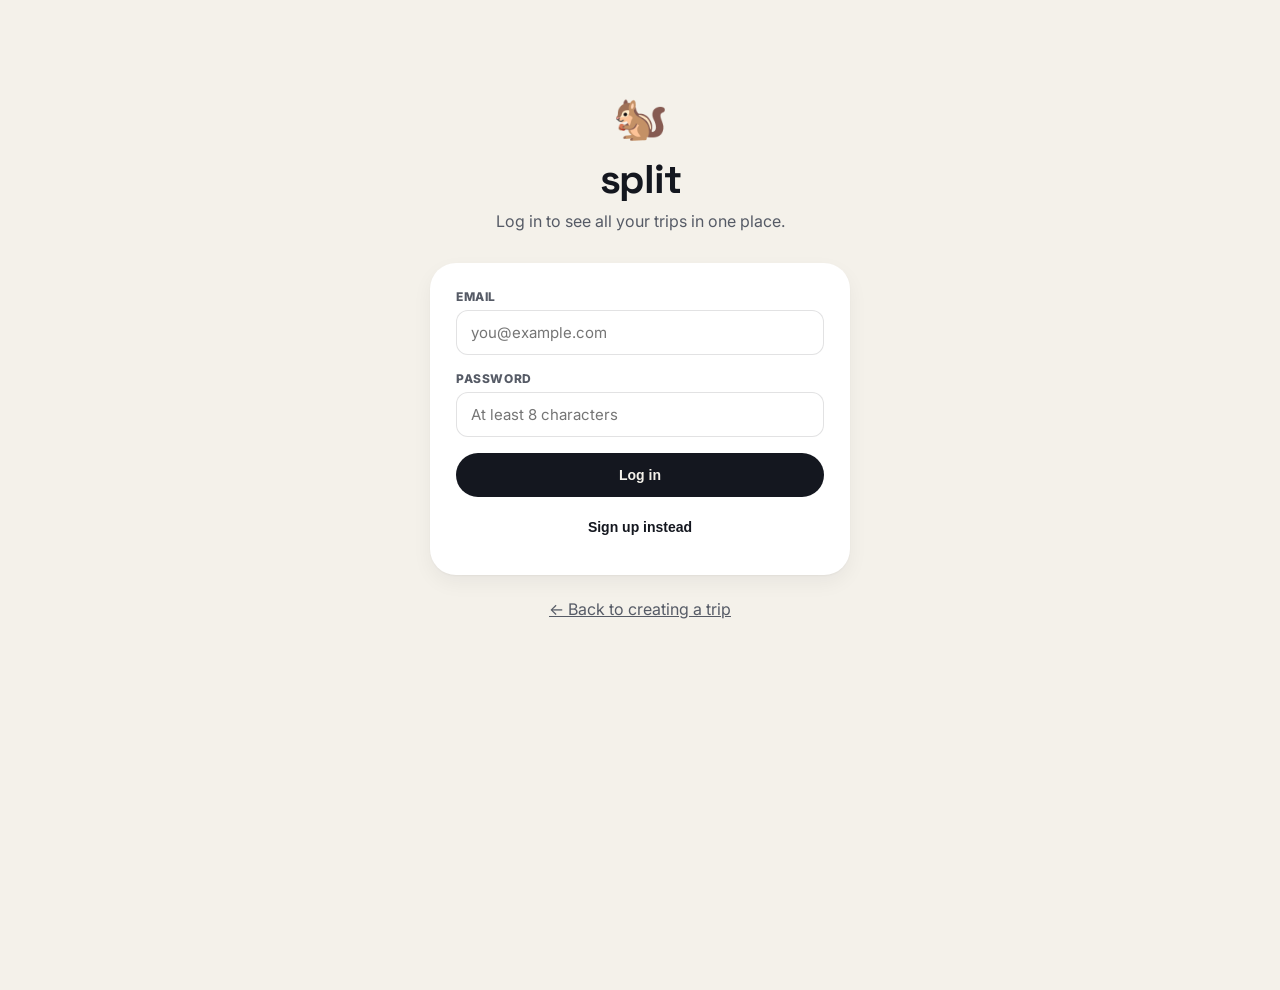
==== frontend/login.html @ 9894441c "Prepare application for deployment" ====
<!DOCTYPE html>
<html lang="en">
<head>
<meta charset="UTF-8" />
<meta name="viewport" content="width=device-width, initial-scale=1.0" />
<title>split — log in</title>
<link rel="preconnect" href="https://fonts.googleapis.com">
<link href="https://fonts.googleapis.com/css2?family=Space+Grotesk:wght@500;700&family=Inter:wght@400;500;600;700;800&display=swap" rel="stylesheet">
<link rel="stylesheet" href="css/style.css" />
</head>
<body>
  <div class="landing">
    <div class="logo-emoji">🐿️</div>
    <h1>split</h1>
    <p class="tagline">Log in to see all your trips in one place.</p>

    <div class="card-form">
      <div class="field">
        <label for="auth-email">Email</label>
        <input id="auth-email" type="email" placeholder="you@example.com" maxlength="254" />
      </div>

      <div class="field">
        <label for="auth-password">Password</label>
        <input id="auth-password" type="password" placeholder="At least 8 characters" maxlength="128" />
      </div>

      <button type="button" class="btn primary" id="login-btn" style="width:100%;">Log in</button>
      <button type="button" class="btn secondary" id="signup-btn" style="width:100%; margin-top:8px;">Sign up instead</button>
      <p id="auth-error" class="split-hint error" style="display:none;"></p>
    </div>

    <p class="tagline" style="margin-top:24px;">
      <a href="index.html">← Back to creating a trip</a>
    </p>
  </div>

  <div id="toast" class="toast"></div>

  <script src="js/api.js"></script>
  <script src="js/auth.js"></script>
  <script src="js/login.js"></script>
</body>
</html>
---- frontend/css/style.css ----
:root {
  --cream: #f4f1ea;
  --ink: #14171f;
  --ink-soft: #565b66;
  --white: #ffffff;
  --green: #1f9d55;
  --orange: #d97706;
  --red: #d64545;
  --radius-lg: 26px;
  --radius-md: 18px;
  --radius-sm: 12px;
  --shadow-card: 0 1px 2px rgba(20, 23, 31, 0.04), 0 8px 20px rgba(20, 23, 31, 0.05);

  --avatar-1-bg: #ffe1c2; --avatar-1-fg: #a15c00;
  --avatar-2-bg: #d7f4e3; --avatar-2-fg: #157a45;
  --avatar-3-bg: #e7ddfb; --avatar-3-fg: #6b3fc4;
  --avatar-4-bg: #d9ecfb; --avatar-4-fg: #1668a8;
  --avatar-5-bg: #fbdde6; --avatar-5-fg: #b3245c;
}

* { box-sizing: border-box; }

html, body {
  margin: 0;
  padding: 0;
  background: var(--cream);
  color: var(--ink);
  font-family: "Inter", -apple-system, BlinkMacSystemFont, "Segoe UI", sans-serif;
}

body {
  min-height: 100vh;
}

.wrap {
  max-width: 880px;
  margin: 0 auto;
  padding: 28px 20px 80px;
}

a { color: inherit; }

/* ---------- Top bar ---------- */
.topbar {
  display: flex;
  align-items: center;
  justify-content: space-between;
  padding-bottom: 20px;
  border-bottom: 1px solid rgba(20, 23, 31, 0.08);
  margin-bottom: 24px;
}

.brand {
  display: flex;
  align-items: center;
  gap: 8px;
  font-family: "Space Grotesk", "Inter", sans-serif;
  font-weight: 700;
  font-size: 20px;
  letter-spacing: -0.02em;
  text-decoration: none;
}

.brand .logo-emoji { font-size: 22px; }

.topbar-actions { display: flex; gap: 10px; }

.pill-btn {
  display: inline-flex;
  align-items: center;
  gap: 6px;
  border: none;
  background: var(--white);
  color: var(--ink);
  font-weight: 700;
  font-size: 12px;
  letter-spacing: 0.04em;
  text-transform: uppercase;
  padding: 10px 16px;
  border-radius: 999px;
  cursor: pointer;
  box-shadow: var(--shadow-card);
  transition: transform 0.12s ease;
}
.pill-btn:hover { transform: translateY(-1px); }
.pill-btn:active { transform: translateY(0); }
.pill-btn.dark { background: var(--ink); color: var(--cream); }

/* ---------- Trip header ---------- */
.trip-header {
  display: flex;
  align-items: flex-start;
  justify-content: space-between;
  margin-bottom: 22px;
}

.trip-title {
  font-family: "Space Grotesk", sans-serif;
  font-weight: 700;
  font-size: 44px;
  letter-spacing: -0.03em;
  margin: 0 0 10px;
}

.member-chip {
  display: inline-flex;
  align-items: center;
  background: var(--white);
  border-radius: 999px;
  padding: 8px 16px;
  font-size: 12px;
  font-weight: 700;
  letter-spacing: 0.04em;
  text-transform: uppercase;
  box-shadow: var(--shadow-card);
}

.badge {
  display: inline-flex;
  align-items: center;
  gap: 6px;
  background: var(--white);
  border-radius: 999px;
  padding: 9px 16px;
  font-size: 12px;
  font-weight: 700;
  letter-spacing: 0.04em;
  text-transform: uppercase;
  box-shadow: var(--shadow-card);
}

/* ---------- Tab nav ---------- */
.tabnav {
  display: flex;
  background: var(--white);
  border-radius: var(--radius-lg);
  padding: 8px;
  box-shadow: var(--shadow-card);
  margin-bottom: 22px;
  gap: 8px;
}

.tab {
  flex: 1;
  display: flex;
  flex-direction: column;
  align-items: center;
  justify-content: center;
  gap: 4px;
  padding: 14px 10px;
  border-radius: 20px;
  border: none;
  background: transparent;
  color: var(--ink-soft);
  font-weight: 800;
  font-size: 12px;
  letter-spacing: 0.06em;
  cursor: pointer;
  text-transform: uppercase;
}

.tab svg { width: 20px; height: 20px; }

.tab.active {
  background: var(--ink);
  color: var(--cream);
}

/* ---------- Stat / hero card ---------- */
.stat-card {
  background: var(--ink);
  color: var(--white);
  border-radius: var(--radius-lg);
  padding: 26px 28px;
  margin-bottom: 26px;
}

.stat-label {
  font-size: 12px;
  font-weight: 700;
  letter-spacing: 0.08em;
  text-transform: uppercase;
  color: rgba(244, 241, 234, 0.55);
  margin-bottom: 10px;
}

.stat-value {
  font-family: "Space Grotesk", sans-serif;
  font-size: 46px;
  font-weight: 700;
  letter-spacing: -0.02em;
}

/* ---------- Section label ---------- */
.section-label {
  font-size: 12px;
  font-weight: 800;
  letter-spacing: 0.08em;
  text-transform: uppercase;
  color: var(--ink-soft);
  margin: 0 4px 12px;
  display: flex;
  align-items: center;
  justify-content: space-between;
}

.count-badge {
  background: var(--ink);
  color: var(--cream);
  border-radius: 999px;
  width: 22px; height: 22px;
  display: inline-flex;
  align-items: center;
  justify-content: center;
  font-size: 12px;
}

/* ---------- List cards ---------- */
.row-list { display: flex; flex-direction: column; gap: 10px; }

.row-card {
  display: flex;
  align-items: center;
  gap: 14px;
  background: var(--white);
  border-radius: 999px;
  padding: 12px 14px;
  box-shadow: var(--shadow-card);
  cursor: pointer;
  border: none;
  width: 100%;
  text-align: left;
  font: inherit;
  color: inherit;
}
.row-card:hover { transform: translateY(-1px); }

.avatar {
  width: 40px; height: 40px;
  border-radius: 50%;
  display: flex;
  align-items: center;
  justify-content: center;
  font-weight: 800;
  font-size: 15px;
  flex-shrink: 0;
}

.row-main { flex: 1; min-width: 0; }
.row-title { font-weight: 700; font-size: 15px; }
.row-sub { font-size: 12.5px; color: var(--ink-soft); margin-top: 1px; }

.row-amount { font-weight: 800; font-size: 15px; white-space: nowrap; }
.row-amount.positive { color: var(--green); }
.row-amount.negative { color: var(--red); }

.row-chevron { color: var(--ink-soft); opacity: 0.6; }

/* transfer arrow row (settle tab) */
.transfer-people { display: flex; align-items: center; gap: 6px; font-weight: 700; font-size: 14px; }
.transfer-avatars { display: flex; align-items: center; }
.transfer-avatars .avatar { width: 30px; height: 30px; font-size: 12px; margin-right: -8px; border: 2px solid var(--white); }
.transfer-arrow { color: var(--ink-soft); margin: 0 4px; }

/* ---------- Settle calculation walkthrough ---------- */
.calculation-card {
  background: var(--white);
  border-radius: var(--radius-lg);
  box-shadow: var(--shadow-card);
  margin-top: 40px;
  overflow: hidden;
}
.calculation-toggle {
  appearance: none;
  border: 0;
  width: 100%;
  background: transparent;
  color: var(--ink);
  display: flex;
  align-items: center;
  gap: 14px;
  padding: 26px 28px;
  text-align: left;
  cursor: pointer;
  font: inherit;
}
.calculation-icon {
  width: 48px;
  height: 48px;
  flex: 0 0 48px;
  display: inline-flex;
  align-items: center;
  justify-content: center;
  border-radius: 50%;
  background: #edf4ff;
  color: #2463eb;
  font-size: 28px;
  font-weight: 700;
}
.calculation-toggle-copy { display: flex; flex: 1; flex-direction: column; gap: 4px; }
.calculation-title { font-family: "Space Grotesk", sans-serif; font-size: 20px; font-weight: 700; }
.calculation-subtitle { color: var(--ink-soft); font-size: 14px; }
.calculation-chevron { color: #98a1b2; font-size: 30px; line-height: 1; transition: transform 0.2s ease; }
.calculation-toggle[aria-expanded="true"] .calculation-chevron { transform: rotate(180deg); }
.calculation-content { border-top: 1px solid rgba(20, 23, 31, 0.08); padding: 28px; }
.calculation-step + .calculation-step { margin-top: 36px; }
.calculation-step-title { display: flex; align-items: center; gap: 14px; }
.calculation-step-title > span { width: 30px; height: 30px; border-radius: 50%; background: #2463eb; color: #fff; display: inline-flex; align-items: center; justify-content: center; font-weight: 800; }
.calculation-step-title h3 { font-family: "Space Grotesk", sans-serif; font-size: 18px; margin: 0; }
.calculation-description { color: var(--ink-soft); font-size: 14px; line-height: 1.55; margin: 14px 0 16px; }
.matrix-scroll { border: 1px solid rgba(20, 23, 31, 0.07); border-radius: 20px; overflow-x: auto; }
.calculation-matrix { width: 100%; min-width: 650px; border-collapse: collapse; font-size: 13px; }
.calculation-matrix th, .calculation-matrix td { padding: 12px 14px; text-align: right; white-space: nowrap; }
.calculation-matrix thead th { background: #f8f9fb; color: #929bad; font-size: 11px; letter-spacing: 0.07em; text-transform: uppercase; font-weight: 800; }
.calculation-matrix thead th:first-child, .calculation-matrix tbody th { text-align: left; }
.calculation-matrix tbody tr:nth-child(even) { background: #fcfcfd; }
.calculation-matrix tbody tr + tr { border-top: 1px solid rgba(20, 23, 31, 0.04); }
.matrix-member { display: flex; align-items: center; gap: 10px; min-width: 130px; }
.matrix-member .avatar { flex: 0 0 auto; }
.matrix-muted { color: #bec6d4; }
.matrix-paid { color: #008c58; font-family: ui-monospace, SFMono-Regular, Menlo, monospace; }
.matrix-owes { color: #f04444; font-family: ui-monospace, SFMono-Regular, Menlo, monospace; }
.matrix-total-paid { color: #2463eb !important; font-weight: 800; }
.matrix-total-received { color: #ef5b0c; font-weight: 800; }
.matrix-summary-row { background: #fffcf7 !important; color: #ef5b0c; font-weight: 800; border-top: 2px solid #e9edf2 !important; }
.matrix-summary-row th { text-transform: none; }
.matrix-legend { color: #929bad; font-size: 12px; margin: 10px 0 0; }
.matrix-legend span + span { margin-left: 16px; }
.legend-blue { color: #2463eb; font-weight: 700; }
.legend-orange { color: #ef5b0c; font-weight: 700; }
.legend-green { color: #008c58; font-weight: 700; }
.net-pill { display: inline-block; border-radius: 10px; padding: 5px 10px; font-weight: 800; }
.net-positive { color: #008c58; background: #ecfdf3; }
.net-negative { color: #ef5b0c; background: #fff5e9; }
.net-zero { color: #778196; background: #f1f3f6; }
.simplified-transfer-list { display: flex; flex-direction: column; gap: 10px; }
.simplified-transfer { background: #f8f9fb; border: 1px solid rgba(20, 23, 31, 0.05); border-radius: 18px; padding: 14px 18px; display: flex; align-items: center; gap: 10px; min-height: 70px; }
.transfer-index { width: 25px; height: 25px; flex: 0 0 25px; border-radius: 50%; background: #e8ebf0; color: #718096; display: inline-flex; align-items: center; justify-content: center; font-size: 12px; font-weight: 800; }
.simplified-arrow { color: #98a1b2; font-size: 22px; margin: 0 2px; }
.simplified-amount { color: #f04444; font-size: 17px; margin-left: auto; }
.algorithm-note { background: #f8f9fb; border-radius: 16px; color: var(--ink-soft); font-size: 13px; line-height: 1.65; padding: 16px 18px; margin: 18px 0 0; }
.algorithm-note strong { color: var(--ink); }
.algorithm-note code { color: #4a5568; font-size: 12px; }
.walkthrough-empty { background: #f8f9fb; border-radius: 18px; color: var(--ink-soft); padding: 20px; text-align: center; }

/* ---------- Empty state ---------- */
.empty-state {
  background: var(--white);
  border-radius: var(--radius-lg);
  padding: 40px 24px;
  text-align: center;
  color: var(--ink-soft);
  box-shadow: var(--shadow-card);
}
.empty-state h3 { color: var(--ink); font-family: "Space Grotesk", sans-serif; margin: 0 0 6px; }

/* ---------- Footer note ---------- */
.footer-note {
  background: rgba(255,255,255,0.6);
  border-radius: var(--radius-lg);
  padding: 20px;
  text-align: center;
  margin-top: 24px;
}
.footer-note strong { display: block; margin-bottom: 4px; }
.footer-note p { margin: 0; font-size: 13px; color: var(--ink-soft); }

/* ---------- Total spend card + Add expense ---------- */

.trip-spend-card {
  display: flex;
  align-items: center;
  justify-content: space-between;
}

.add-expense-card-btn {
  width: 80px;
  height: 80px;
  flex-shrink: 0;

  border: none;
  border-radius: 30px;

  background: #f5a15f;
  color: #14171f;

  font-family: "Inter", sans-serif;
  font-size: 36px;
  font-weight: 500;
  line-height: 1;

  display: flex;
  align-items: center;
  justify-content: center;

  cursor: pointer;

  transition:
    transform 0.15s ease,
    background 0.15s ease;
}

.add-expense-card-btn:hover {
  background: #f7aa6b;
  transform: translateY(-2px);
}

.add-expense-card-btn:active {
  transform: scale(0.96);
}

/* ---------- Modal ---------- */
.modal-backdrop {
  position: fixed; inset: 0;
  background: rgba(20,23,31,0.45);
  display: flex; align-items: flex-end;
  justify-content: center;
  z-index: 50;
}
@media (min-width: 640px) {
  .modal-backdrop { align-items: center; }
}

.modal {
  background: var(--cream);
  width: 100%;
  max-width: 480px;
  max-height: 92vh;
  overflow-y: auto;
  border-radius: 26px 26px 0 0;
  padding: 24px;
}
@media (min-width: 640px) {
  .modal { border-radius: var(--radius-lg); }
}

.modal-title {
  font-family: "Space Grotesk", sans-serif;
  font-weight: 700;
  font-size: 24px;
  margin: 0 0 18px;
}

.field { margin-bottom: 16px; }
.field label {
  display: block;
  font-size: 12px;
  font-weight: 800;
  letter-spacing: 0.05em;
  text-transform: uppercase;
  color: var(--ink-soft);
  margin-bottom: 6px;
}

.field input, .field select, .field textarea {
  width: 100%;
  border: 1px solid rgba(20,23,31,0.12);
  background: var(--white);
  border-radius: var(--radius-sm);
  padding: 12px 14px;
  font-size: 15px;
  font-family: inherit;
  color: var(--ink);
}
.field input:focus, .field select:focus, .field textarea:focus {
  outline: 2px solid var(--ink);
  outline-offset: 1px;
}

.split-row {
  display: flex;
  align-items: center;
  justify-content: space-between;
  gap: 10px;
  padding: 8px 0;
  border-bottom: 1px solid rgba(20,23,31,0.06);
}
.split-row:last-child { border-bottom: none; }
.split-row .name { display: flex; align-items: center; gap: 10px; font-weight: 600; font-size: 14px; }
.split-row input[type="number"] { width: 88px; text-align: right; padding: 8px 10px; }
.split-row input[type="checkbox"] { width: 18px; height: 18px; }

.split-type-toggle {
  display: flex;
  background: var(--white);
  border-radius: 999px;
  padding: 4px;
  margin-bottom: 14px;
}
.split-type-toggle button {
  flex: 1;
  border: none;
  background: transparent;
  padding: 8px;
  border-radius: 999px;
  font-weight: 700;
  font-size: 12.5px;
  cursor: pointer;
  color: var(--ink-soft);
}
.split-type-toggle button.active { background: var(--ink); color: var(--cream); }

.split-hint { font-size: 12.5px; color: var(--ink-soft); margin-top: 6px; }
.split-hint.error { color: var(--red); font-weight: 600; }

.modal-actions { display: flex; gap: 10px; margin-top: 20px; }
.btn {
  flex: 1;
  border: none;
  padding: 14px;
  border-radius: 999px;
  font-weight: 800;
  font-size: 14px;
  cursor: pointer;
}
.btn.primary { background: var(--ink); color: var(--cream); }
.btn.secondary { background: var(--white); color: var(--ink); }
.btn:disabled { opacity: 0.5; cursor: not-allowed; }

/* ---------- Landing page ---------- */
.landing {
  max-width: 460px;
  margin: 10vh auto 0;
  padding: 0 20px;
  text-align: center;
}
.landing .logo-emoji { font-size: 44px; }
.landing h1 {
  font-family: "Space Grotesk", sans-serif;
  font-weight: 700;
  font-size: 40px;
  letter-spacing: -0.03em;
  margin: 10px 0 6px;
}
.landing p.tagline { color: var(--ink-soft); margin: 0 0 32px; }

.card-form {
  background: var(--white);
  border-radius: var(--radius-lg);
  padding: 26px;
  box-shadow: var(--shadow-card);
  text-align: left;
}

.member-input-list { display: flex; flex-direction: column; gap: 8px; margin-bottom: 10px; }
.member-input-row { display: flex; gap: 8px; }
.member-input-row input { flex: 1; }
.icon-btn {
  border: none;
  background: var(--cream);
  width: 44px;
  border-radius: var(--radius-sm);
  cursor: pointer;
  font-size: 18px;
  font-weight: 800;
  color: var(--ink-soft);
}
.add-member-link {
  background: none;
  border: none;
  color: var(--ink);
  font-weight: 700;
  font-size: 13px;
  cursor: pointer;
  padding: 6px 0 14px;
  text-decoration: underline;
}

/* ---------- Toast ---------- */
.toast {
  position: fixed;
  bottom: 24px;
  left: 50%;
  transform: translateX(-50%);
  background: var(--ink);
  color: var(--cream);
  padding: 12px 20px;
  border-radius: 999px;
  font-weight: 600;
  font-size: 14px;
  box-shadow: 0 10px 30px rgba(20,23,31,0.3);
  z-index: 100;
  opacity: 0;
  transition: opacity 0.2s ease;
  pointer-events: none;
}
.toast.show { opacity: 1; }

/* ---------- Info sheet ---------- */
.info-list { display: flex; flex-direction: column; gap: 12px; }
.info-item {
  background: var(--white);
  border-radius: var(--radius-md);
  padding: 16px 18px;
  box-shadow: var(--shadow-card);
}
.info-item h4 { margin: 0 0 6px; font-family: "Space Grotesk", sans-serif; }
.info-item p { margin: 0; font-size: 13.5px; color: var(--ink-soft); line-height: 1.5; }

.share-link-box {
  display: flex;
  gap: 8px;
  background: var(--white);
  border-radius: var(--radius-sm);
  padding: 10px;
  margin-bottom: 14px;
}
.share-link-box input {
  flex: 1;
  border: none;
  background: transparent;
  font-size: 13px;
  font-family: monospace;
}
.share-link-box button {
  border: none;
  background: var(--ink);
  color: var(--cream);
  border-radius: 8px;
  padding: 8px 12px;
  font-weight: 700;
  font-size: 12px;
  cursor: pointer;
}

.loading, .error-box {
  text-align: center;
  padding: 60px 20px;
  color: var(--ink-soft);
}
.error-box { color: var(--red); font-weight: 600; }

@media (max-width: 480px) {
  .trip-title { font-size: 32px; }
  .stat-value { font-size: 34px; }
  .tab { font-size: 10.5px; padding: 12px 4px; }
  .calculation-card { margin-top: 32px; }
  .calculation-toggle { padding: 20px; gap: 12px; }
  .calculation-icon { width: 42px; height: 42px; flex-basis: 42px; font-size: 24px; }
  .calculation-title { font-size: 17px; }
  .calculation-subtitle { font-size: 12.5px; }
  .calculation-content { padding: 22px 16px; }
  .calculation-step-title h3 { font-size: 16px; }
  .simplified-transfer { padding: 12px; gap: 8px; }
  .simplified-transfer strong:not(.simplified-amount) { font-size: 13px; }
  .simplified-transfer .avatar { width: 32px !important; height: 32px !important; font-size: 11px !important; }
  .simplified-amount { font-size: 14px; }
}

/* ---------- Delete (danger) pill button ---------- */
.pill-btn.danger {
  background: var(--white);
  color: var(--red);
  flex-shrink: 0;
}
.pill-btn.danger:hover { background: var(--red); color: var(--white); }

/* ---------- Profile menu (top-right avatar + dropdown) ---------- */
.profile-widget {
  position: fixed;
  top: 20px;
  right: 20px;
  z-index: 1000;
}

.profile-avatar-btn {
  width: 40px;
  height: 40px;
  border-radius: 50%;
  border: none;
  background: var(--ink);
  color: var(--cream);
  font-family: "Space Grotesk", sans-serif;
  font-weight: 700;
  font-size: 15px;
  cursor: pointer;
  box-shadow: var(--shadow-card);
  display: flex;
  align-items: center;
  justify-content: center;
}
.profile-avatar-btn:hover { transform: translateY(-1px); }

.profile-dropdown {
  position: absolute;
  top: 48px;
  right: 0;
  min-width: 180px;
  background: var(--white);
  border-radius: var(--radius-sm);
  box-shadow: var(--shadow-card);
  padding: 6px;
  display: none;
  flex-direction: column;
}
.profile-dropdown.open { display: flex; }

.profile-dropdown-email {
  padding: 8px 10px 6px;
  font-size: 12px;
  color: var(--ink-soft);
  border-bottom: 1px solid rgba(20, 23, 31, 0.08);
  margin-bottom: 4px;
  overflow-wrap: break-word;
}

.profile-dropdown-item {
  display: block;
  width: 100%;
  text-align: left;
  background: none;
  border: none;
  font: inherit;
  font-weight: 600;
  font-size: 13.5px;
  color: var(--ink);
  padding: 9px 10px;
  border-radius: var(--radius-sm);
  cursor: pointer;
  text-decoration: none;
}
.profile-dropdown-item:hover { background: var(--cream); }
.profile-dropdown-item.danger { color: var(--red); }

@media (max-width: 480px) {
  .profile-widget { top: 14px; right: 14px; }
}
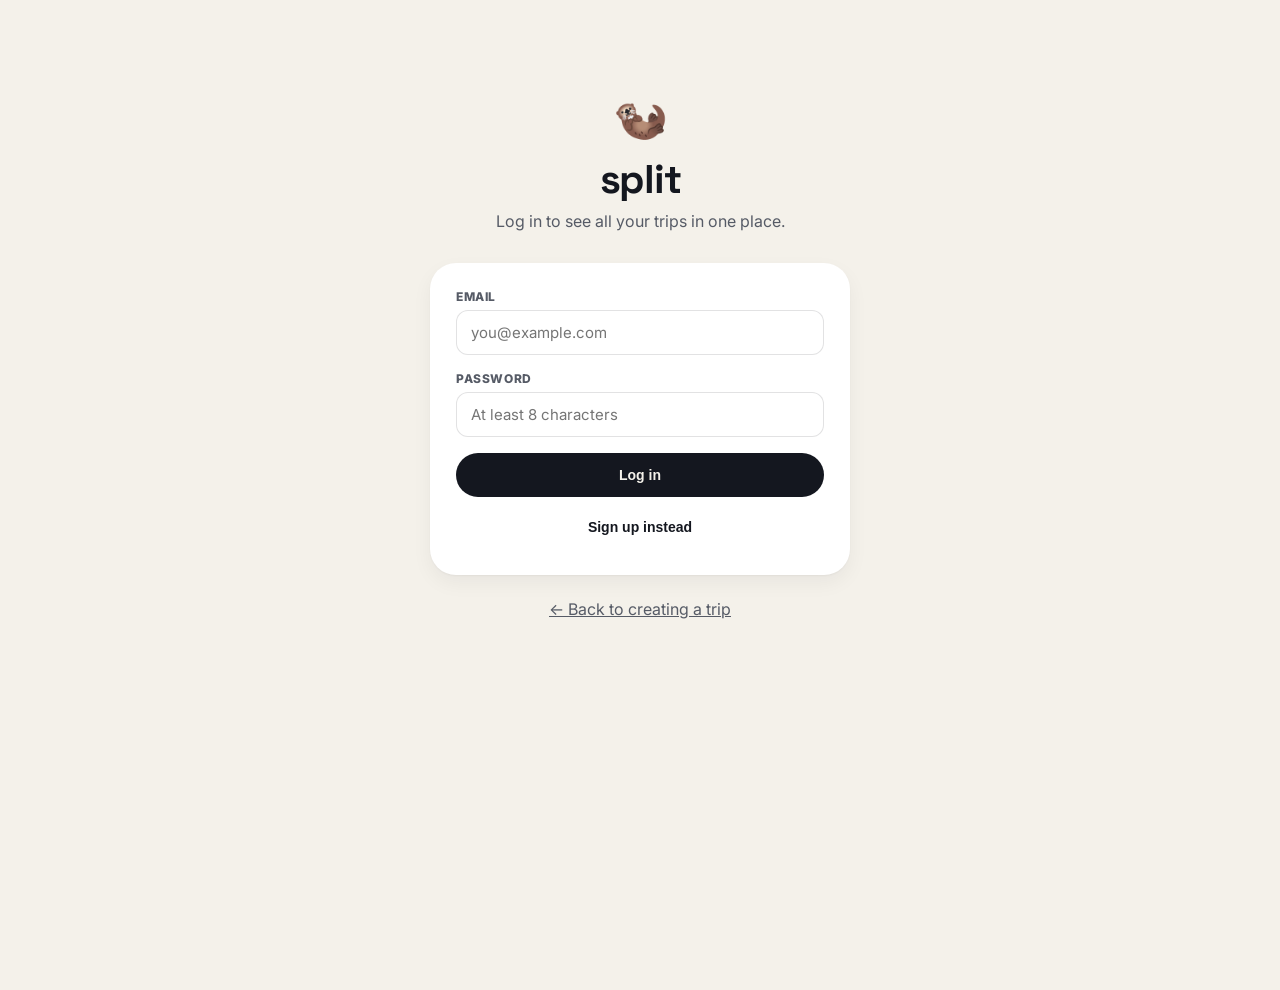
==== commit 228ccac6: "logoo" ====
--- a/frontend/login.html
+++ b/frontend/login.html
@@ -10,7 +10,7 @@
 </head>
 <body>
   <div class="landing">
-    <div class="logo-emoji">🐿️</div>
+    <div class="logo-emoji">🦦</div>
     <h1>split</h1>
     <p class="tagline">Log in to see all your trips in one place.</p>
 
@@ -37,7 +37,10 @@
 
   <div id="toast" class="toast"></div>
 
-  <script src="js/api.js"></script>
+ <script>
+    window.SPLIT_API_BASE = "https://splitapp-api-fuku.onrender.com";
+</script>
+<script src="js/api.js"></script>
   <script src="js/auth.js"></script>
   <script src="js/login.js"></script>
 </body>
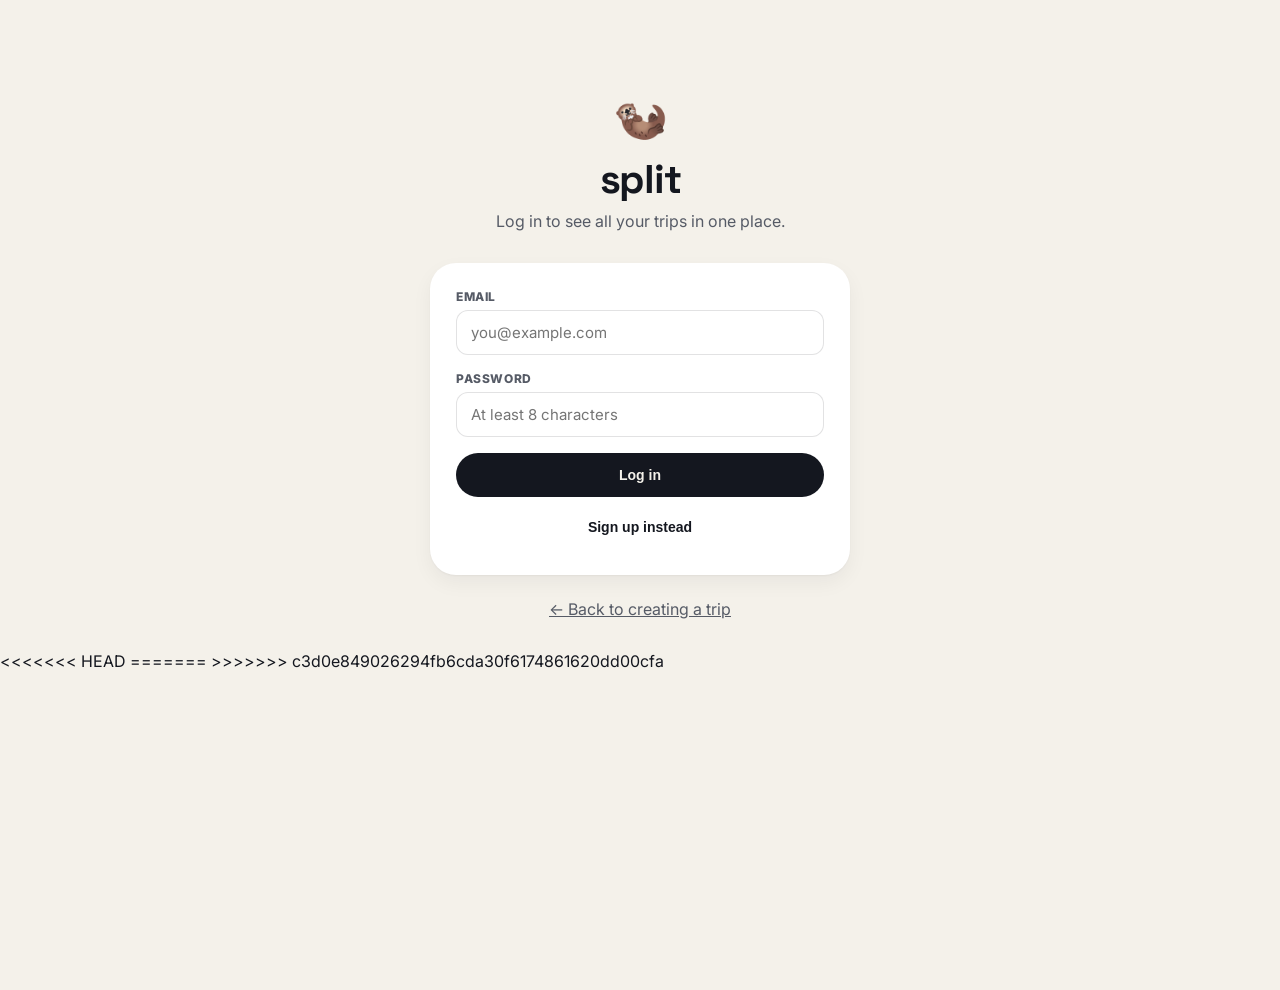
==== commit c7375c9c: "Merge GitHub main with Vercel setup" ====
--- a/frontend/login.html
+++ b/frontend/login.html
@@ -37,10 +37,14 @@
 
   <div id="toast" class="toast"></div>
 
+<<<<<<< HEAD
+ <script src="js/api.js"></script>
+=======
  <script>
     window.SPLIT_API_BASE = "https://splitapp-api-fuku.onrender.com";
 </script>
 <script src="js/api.js"></script>
+>>>>>>> c3d0e849026294fb6cda30f6174861620dd00cfa
   <script src="js/auth.js"></script>
   <script src="js/login.js"></script>
 </body>
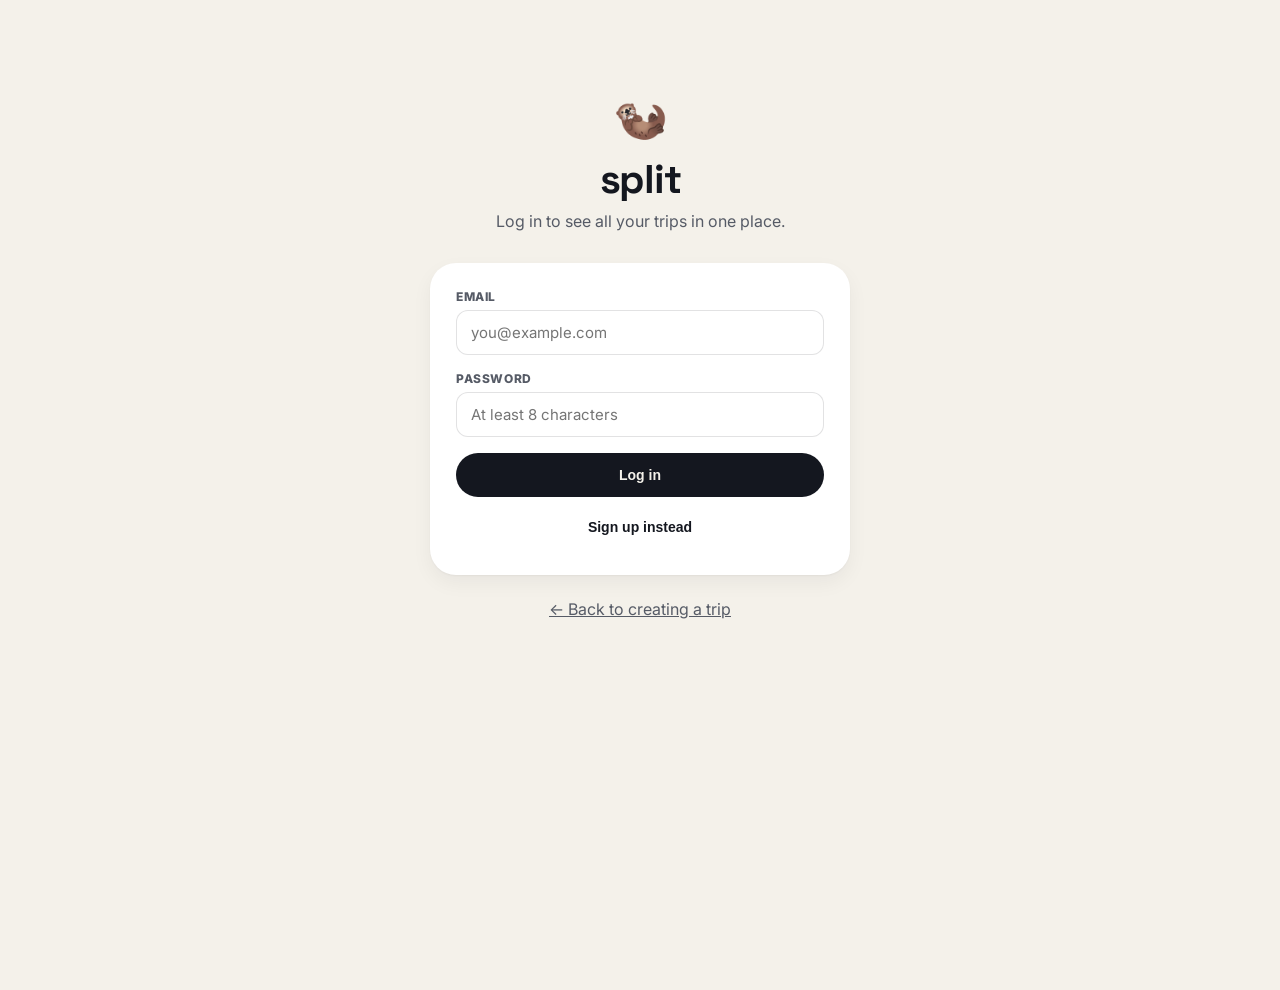
==== commit eea5c1a2: "Finish Vercel conflict cleanup" ====
--- a/frontend/login.html
+++ b/frontend/login.html
@@ -37,14 +37,7 @@
 
   <div id="toast" class="toast"></div>
 
-<<<<<<< HEAD
  <script src="js/api.js"></script>
-=======
- <script>
-    window.SPLIT_API_BASE = "https://splitapp-api-fuku.onrender.com";
-</script>
-<script src="js/api.js"></script>
->>>>>>> c3d0e849026294fb6cda30f6174861620dd00cfa
   <script src="js/auth.js"></script>
   <script src="js/login.js"></script>
 </body>
